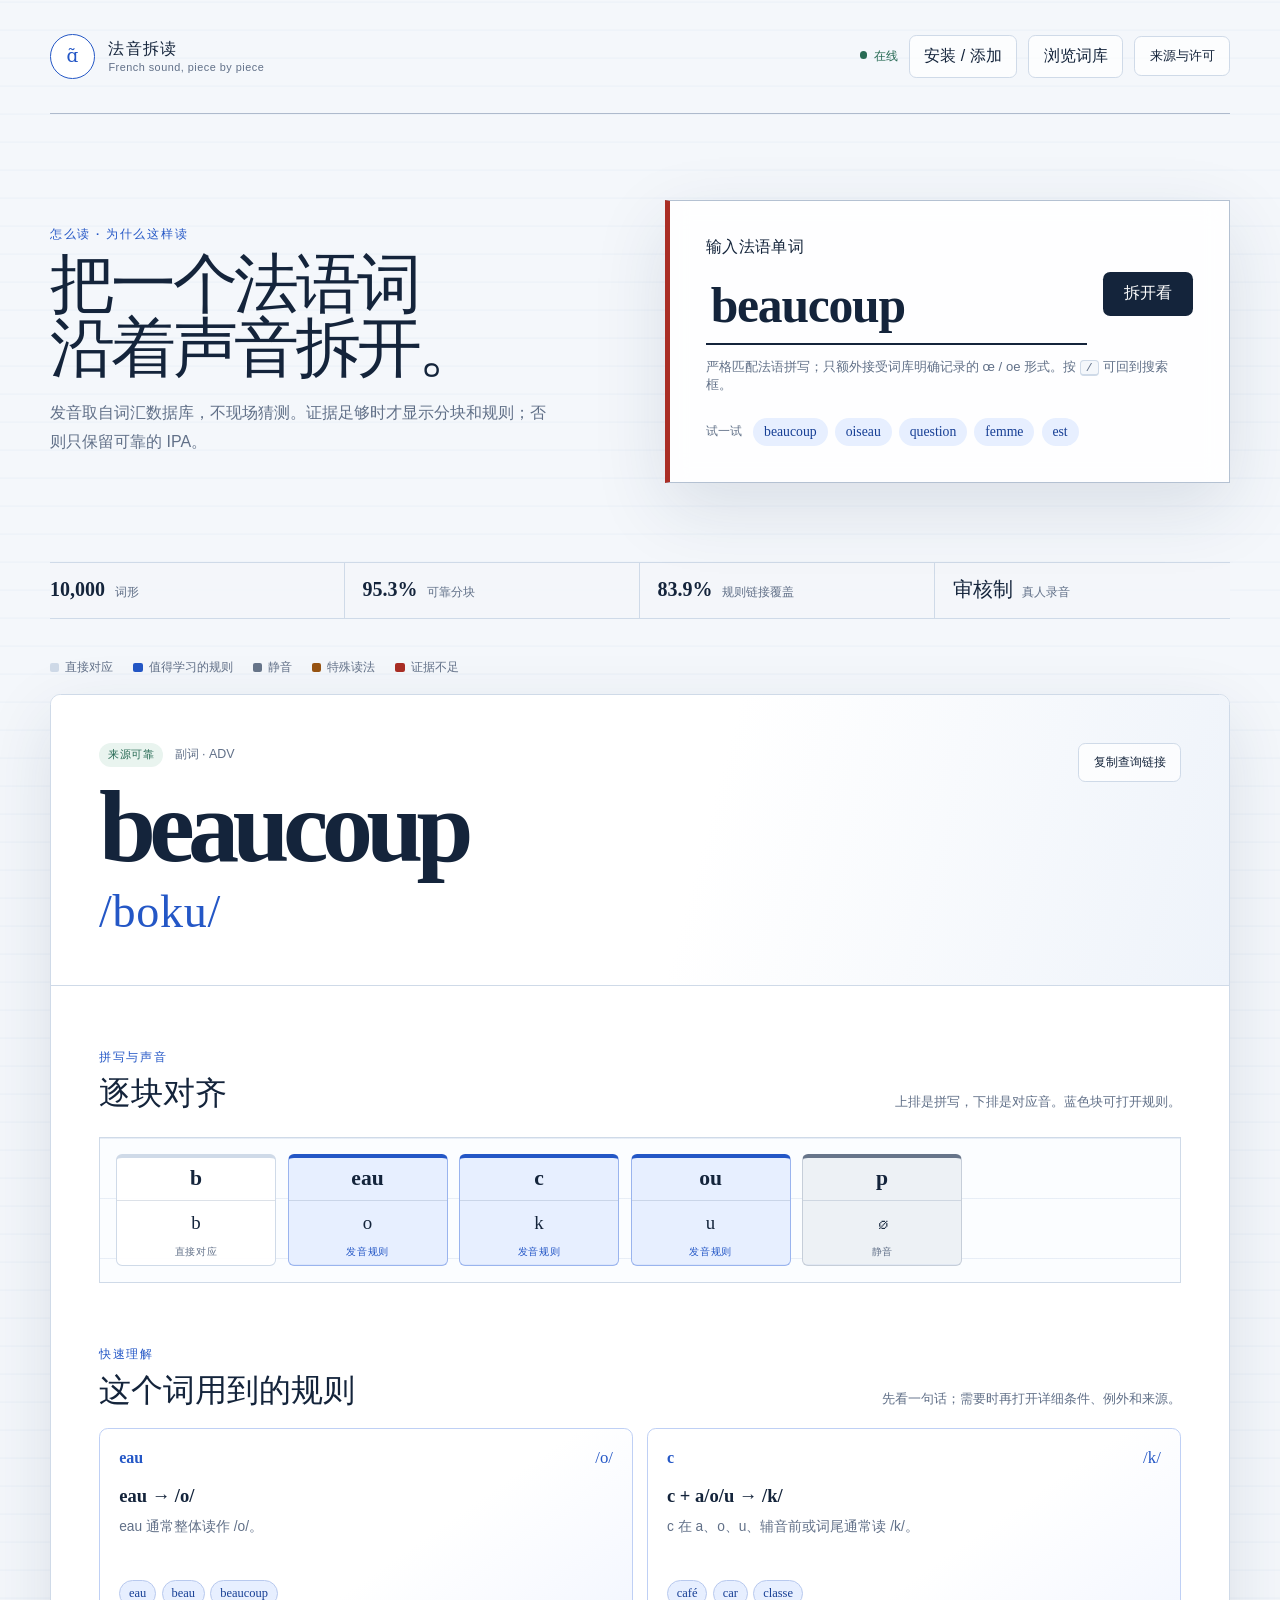
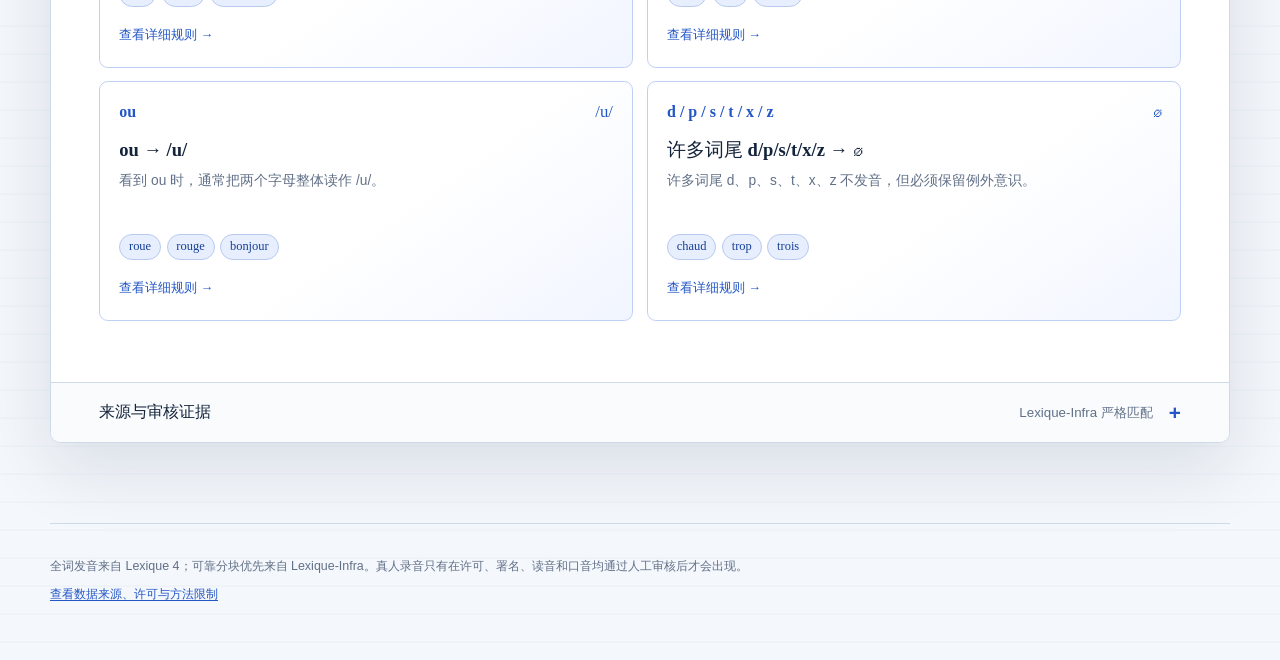
==== index.html @ c05f5224 "Publish French pronunciation PWA" ====
<!doctype html>
<html lang="zh-CN">
<head>
  <meta charset="utf-8">
  <meta name="viewport" content="width=device-width, initial-scale=1">
  <meta name="theme-color" content="#17335f">
  <meta name="description" content="查询现代法国标准法语的来源发音、IPA、拼写—声音分块与可靠发音规则。">
  <title>法音拆读</title>
  <link rel="manifest" href="manifest.webmanifest">
  <link rel="icon" href="icon.svg" type="image/svg+xml">
  <link rel="apple-touch-icon" href="icon-180.png">
  <link rel="stylesheet" href="style.css">
</head>
<body>
  <a class="skip-link" href="#result">跳到查询结果</a>

  <header class="site-header">
    <a class="brand" href="./" aria-label="法音拆读首页">
      <span class="brand-mark" aria-hidden="true">ɑ̃</span>
      <span><strong>法音拆读</strong><small>French sound, piece by piece</small></span>
    </a>
    <nav class="header-actions" aria-label="应用导航">
      <span class="offline-status" id="offline-status" aria-live="polite">检查离线能力</span>
      <button class="quiet-button" id="install-button" type="button">安装 / 添加</button>
      <button class="quiet-button" id="open-index" type="button">浏览词库</button>
      <a class="quiet-link" href="sources.html">来源与许可</a>
    </nav>
  </header>

  <main>
    <aside class="install-hint" id="install-hint" hidden aria-label="安装提示">
      <p>经常查词？可以添加到手机主屏幕，像应用一样打开。</p>
      <button type="button" id="install-hint-open">查看方法</button>
      <button type="button" id="install-hint-dismiss" aria-label="30 天内不再提醒">暂不提醒</button>
    </aside>
    <section class="lookup-hero" aria-labelledby="page-title">
      <div class="hero-copy">
        <p class="eyebrow">怎么读 · 为什么这样读</p>
        <h1 id="page-title">把一个法语词<br>沿着声音拆开。</h1>
        <p class="hero-note">发音取自词汇数据库，不现场猜测。证据足够时才显示分块和规则；否则只保留可靠的 IPA。</p>
      </div>

      <div class="lookup-panel">
        <form id="lookup-form" class="lookup-form" role="search">
          <label for="word-input">输入法语单词</label>
          <div class="search-line">
            <div class="combobox-shell">
              <input id="word-input" type="search" autocomplete="off" autocapitalize="none" spellcheck="false"
                placeholder="例如 beaucoup" aria-describedby="search-help" aria-autocomplete="list"
                aria-controls="search-suggestions" aria-expanded="false" role="combobox">
              <div id="search-suggestions" class="search-suggestions" role="listbox" hidden></div>
            </div>
            <button class="search-button" type="submit">拆开看</button>
          </div>
          <p id="search-help">严格匹配法语拼写；只额外接受词库明确记录的 œ / oe 形式。按 <kbd>/</kbd> 可回到搜索框。</p>
          <div class="sample-words" aria-label="示例词">
            <span>试一试</span>
            <button type="button" data-word="beaucoup">beaucoup</button>
            <button type="button" data-word="oiseau">oiseau</button>
            <button type="button" data-word="question">question</button>
            <button type="button" data-word="femme">femme</button>
            <button type="button" data-word="est">est</button>
          </div>
        </form>

        <section class="recent-queries" id="recent-queries" aria-labelledby="recent-title" hidden>
          <div class="recent-heading">
            <h2 id="recent-title">最近查询</h2>
            <button type="button" id="clear-recent">清除</button>
          </div>
          <div id="recent-list" class="recent-list"></div>
        </section>
      </div>
    </section>

    <section class="audit-strip" aria-label="正式词库摘要">
      <p><strong id="stat-pronunciation">—</strong><span>词形</span></p>
      <p><strong id="stat-alignment">—</strong><span>可靠分块</span></p>
      <p><strong id="stat-manual">—</strong><span>规则链接覆盖</span></p>
      <p><strong id="stat-audio">审核制</strong><span>真人录音</span></p>
    </section>

    <section class="legend" aria-label="片段状态说明">
      <span><i class="legend-dot simple"></i>直接对应</span>
      <span><i class="legend-dot rule"></i>值得学习的规则</span>
      <span><i class="legend-dot silent"></i>静音</span>
      <span><i class="legend-dot special"></i>特殊读法</span>
      <span><i class="legend-dot uncertain"></i>证据不足</span>
    </section>

    <section id="result" class="result-shell" aria-live="polite" aria-busy="true">
      <div class="loading-state"><span class="loading-mark" aria-hidden="true"></span><p>正在载入词库索引…</p></div>
    </section>
  </main>

  <footer>
    <p>全词发音来自 Lexique 4；可靠分块优先来自 Lexique-Infra。真人录音只有在许可、署名、读音和口音均通过人工审核后才会出现。</p>
    <p><a href="sources.html">查看数据来源、许可与方法限制</a></p>
  </footer>

  <dialog id="rule-dialog" class="sheet-dialog" aria-labelledby="rule-dialog-title">
    <div class="dialog-bar">
      <div><p class="eyebrow">详细规则</p><p id="rule-dialog-context" class="dialog-context">返回当前单词</p></div>
      <button type="button" class="rule-back-button" data-close-dialog><span aria-hidden="true">←</span> 返回 <strong id="rule-return-word" lang="fr">单词</strong></button>
    </div>
    <div id="rule-dialog-content"></div>
  </dialog>

  <dialog id="word-index-dialog" class="index-dialog" aria-labelledby="index-title">
    <div class="dialog-bar">
      <div><p class="eyebrow">正式 V1 词库</p><h2 id="index-title">浏览词形</h2></div>
      <button type="button" class="icon-button" data-close-dialog aria-label="关闭词库">×</button>
    </div>
    <label class="index-search-label" for="index-search">筛选词库</label>
    <input id="index-search" class="index-search" type="search" autocomplete="off" placeholder="输入字母筛选">
    <p id="index-count" class="index-count" aria-live="polite"></p>
    <div id="word-index-list" class="word-index-list"></div>
    <button type="button" id="index-more" class="index-more" hidden>显示更多</button>
  </dialog>

  <noscript>此查询页需要 JavaScript 读取本地词库数据。</noscript>
  <dialog id="install-dialog" class="sheet-dialog install-dialog" aria-labelledby="install-title">
    <div class="dialog-bar"><h2 id="install-title">添加到主屏幕</h2><button type="button" class="quiet-button" data-close-dialog>返回查询</button></div>
    <div class="install-content">
      <p id="install-platform-note"></p>
      <button class="search-button" id="native-install" type="button" hidden>安装法音拆读</button>
      <section><h3>iPhone / iPad</h3><p>用 Safari 打开本站，点分享按钮 →「添加到主屏幕」→「添加」。如果出现「作为网页 App 打开」，保持开启。</p></section>
      <section><h3>Android</h3><p>用 Chrome 打开本站，点右上角 ⋮ →「安装应用」或「添加到主屏幕」。不同版本的菜单名称可能略有不同。</p></section>
      <section><h3>电脑</h3><p>在 Edge / Chrome 中，可使用地址栏安装图标或浏览器菜单安装。也可以把网址加入收藏夹。</p></section>
      <section><h3>离线与更新</h3><p>首次联网打开后，请等待页面提示「完整词库可离线使用」。之后可离线搜索和查看规则。浏览器清理网站数据或系统回收存储后，需要重新联网缓存。真人音频不包含在离线缓存内。</p><p>联网重新打开即可检查新版本；更新下载期间请保持页面打开，完成后重新打开一次。</p></section>
      <p class="install-note">安装不是使用的前提。不安装也能正常查询；本提示关闭后 30 天内不再主动出现。</p>
    </div>
  </dialog>
  <script src="app.js?v=20260916-1"></script>
  <script src="install.js?v=20260916-1"></script>
</body>
</html>
---- style.css ----
:root {
  color-scheme: light;
  --paper: #f4f7fb;
  --paper-deep: #e9eff7;
  --surface: #ffffff;
  --ink: #14243b;
  --muted: #617088;
  --hairline: #cfdae8;
  --rule-blue: #2457c6;
  --rule-blue-soft: #e7efff;
  --silent: #67758a;
  --silent-soft: #edf1f5;
  --special: #985413;
  --special-soft: #fff0dc;
  --danger: #aa2e25;
  --danger-soft: #fff0ee;
  --success: #276a54;
  --shadow: 0 24px 70px rgba(28, 51, 85, 0.12);
  --display: "Iowan Old Style", "Palatino Linotype", "Songti SC", STSong, serif;
  --body: "Segoe UI", "Microsoft YaHei UI", "PingFang SC", sans-serif;
  --phonetic: "Charis SIL", "Doulos SIL", "Times New Roman", serif;
  font-family: var(--body);
  color: var(--ink);
  background: var(--paper);
  font-synthesis: none;
}

* { box-sizing: border-box; }

html { scroll-behavior: smooth; }

body {
  margin: 0;
  min-width: 320px;
  min-height: 100vh;
  background:
    linear-gradient(rgba(71, 116, 185, 0.055) 1px, transparent 1px) 0 7.1rem / 100% 1.75rem,
    var(--paper);
}

button, input { font: inherit; }
button { color: inherit; }
a { color: var(--rule-blue); text-underline-offset: 0.18em; }

button:focus-visible,
input:focus-visible,
a:focus-visible,
summary:focus-visible {
  outline: 3px solid rgba(36, 87, 198, 0.32);
  outline-offset: 3px;
}

.skip-link {
  position: fixed;
  z-index: 50;
  left: 1rem;
  top: 1rem;
  transform: translateY(-180%);
  padding: 0.7rem 1rem;
  border-radius: 0.4rem;
  background: var(--ink);
  color: white;
}
.skip-link:focus { transform: translateY(0); }

.site-header {
  width: min(1180px, calc(100% - 3rem));
  margin: 0 auto;
  min-height: 7.1rem;
  display: flex;
  align-items: center;
  justify-content: space-between;
  gap: 2rem;
  border-bottom: 1px solid rgba(93, 116, 148, 0.45);
}

.brand {
  display: inline-flex;
  align-items: center;
  gap: 0.85rem;
  color: var(--ink);
  text-decoration: none;
}

.brand-mark {
  width: 2.8rem;
  height: 2.8rem;
  display: grid;
  place-items: center;
  border: 1px solid var(--rule-blue);
  border-radius: 50%;
  font: 1.15rem/1 var(--phonetic);
  color: var(--rule-blue);
  background: var(--surface);
}

.brand strong { display: block; font: 700 1rem/1.2 var(--body); letter-spacing: 0.08em; }
.brand small { display: block; margin-top: 0.2rem; color: var(--muted); font: 0.68rem/1.2 var(--body); letter-spacing: 0.045em; }

.header-actions { display: flex; align-items: center; justify-content: flex-end; gap: 0.7rem; }
.offline-status { color: var(--success); font-size: 0.78rem; white-space: nowrap; }
.offline-status::before { content: ""; display: inline-block; width: 0.45rem; height: 0.45rem; margin-right: 0.4rem; border-radius: 50%; background: currentColor; vertical-align: 0.08rem; }
.offline-status.is-offline { color: var(--special); }

.quiet-button,
.copy-link,
.primary-inline {
  border: 1px solid var(--hairline);
  border-radius: 0.45rem;
  padding: 0.62rem 0.9rem;
  background: rgba(255, 255, 255, 0.74);
  cursor: pointer;
}
.quiet-button:hover, .copy-link:hover { border-color: var(--rule-blue); color: var(--rule-blue); }

main { width: min(1180px, calc(100% - 3rem)); margin: 0 auto; }

.lookup-hero {
  min-height: 28rem;
  display: grid;
  grid-template-columns: minmax(0, 1fr) minmax(32rem, 1.05fr);
  gap: clamp(3rem, 6vw, 5rem);
  align-items: center;
  padding: 4.6rem 0 4.1rem;
}

.eyebrow {
  margin: 0 0 0.7rem;
  color: var(--rule-blue);
  font-size: 0.72rem;
  font-weight: 760;
  letter-spacing: 0.15em;
  text-transform: uppercase;
}

h1, h2, h3, p { margin-top: 0; }

h1 {
  margin-bottom: 1.15rem;
  font: 700 clamp(2.7rem, 5.1vw, 4.6rem)/0.98 var(--display);
  letter-spacing: -0.055em;
}

.hero-note { max-width: 31rem; margin-bottom: 0; color: var(--muted); line-height: 1.78; }

.lookup-form {
  position: relative;
  padding: clamp(1.4rem, 3vw, 2.25rem);
  border: 1px solid rgba(79, 108, 150, 0.42);
  border-left: 0.33rem solid var(--danger);
  background: rgba(255, 255, 255, 0.88);
  box-shadow: var(--shadow);
  backdrop-filter: blur(12px);
}

.lookup-form > label {
  display: block;
  margin-bottom: 0.9rem;
  font-weight: 720;
  letter-spacing: 0.02em;
}

.search-line { display: grid; grid-template-columns: 1fr auto; align-items: stretch; }
.search-line input {
  width: 100%;
  min-width: 0;
  border: 0;
  border-bottom: 2px solid var(--ink);
  border-radius: 0;
  padding: 0.45rem 0.3rem 0.55rem;
  background: transparent;
  color: var(--ink);
  font: 700 clamp(1.8rem, 4vw, 3.1rem)/1.1 var(--display);
  letter-spacing: -0.025em;
}
.search-line input::placeholder { color: #9aa6b7; }
.search-line input:focus { border-color: var(--rule-blue); outline: none; }

.search-button {
  margin-left: 1rem;
  border: 0;
  border-radius: 0.45rem;
  padding: 0.7rem 1.3rem;
  background: var(--ink);
  color: white;
  font-weight: 740;
  cursor: pointer;
}
.search-button:hover { background: var(--rule-blue); }

#search-help { margin: 0.85rem 0 0; color: var(--muted); font-size: 0.82rem; }
kbd { border: 1px solid var(--hairline); border-bottom-width: 2px; border-radius: 0.25rem; padding: 0 0.32rem; background: var(--paper); font-size: 0.72rem; }

.sample-words { display: flex; flex-wrap: wrap; align-items: center; gap: 0.45rem; margin-top: 1.45rem; }
.sample-words span { margin-right: 0.25rem; color: var(--muted); font-size: 0.78rem; }
.sample-words button,
.example-list button {
  border: 0;
  border-radius: 999px;
  padding: 0.38rem 0.68rem;
  background: var(--rule-blue-soft);
  color: #173f95;
  font: 0.86rem/1.2 var(--display);
  cursor: pointer;
}
.sample-words button:hover, .example-list button:hover { background: var(--rule-blue); color: white; }

.audit-strip {
  display: grid;
  grid-template-columns: repeat(4, 1fr);
  margin-bottom: 2.5rem;
  border-block: 1px solid var(--hairline);
  background: rgba(244, 247, 251, 0.82);
}
.audit-strip p { display: flex; align-items: baseline; gap: 0.6rem; margin: 0; padding: 1.05rem 1.1rem; border-right: 1px solid var(--hairline); }
.audit-strip p:first-child { padding-left: 0; }
.audit-strip p:last-child { border-right: 0; }
.audit-strip strong { font: 700 1.25rem/1 var(--phonetic); }
.audit-strip span { color: var(--muted); font-size: 0.78rem; }

.legend { display: flex; flex-wrap: wrap; gap: 0.8rem 1.25rem; margin-bottom: 1.1rem; color: var(--muted); font-size: 0.78rem; }
.legend span { display: inline-flex; align-items: center; gap: 0.38rem; }
.legend-dot { width: 0.58rem; height: 0.58rem; border-radius: 0.13rem; background: var(--hairline); }
.legend-dot.rule { background: var(--rule-blue); }
.legend-dot.silent { background: var(--silent); }
.legend-dot.special { background: var(--special); }
.legend-dot.uncertain { background: var(--danger); }

.result-shell { scroll-margin-top: 1.5rem; min-height: 26rem; padding-bottom: 5rem; }
.loading-state { min-height: 22rem; display: grid; place-items: center; align-content: center; color: var(--muted); }
.loading-mark { width: 2.2rem; height: 2.2rem; margin-bottom: 1rem; border: 2px solid var(--hairline); border-top-color: var(--rule-blue); border-radius: 50%; animation: spin 0.9s linear infinite; }

.word-card,
.empty-card {
  border: 1px solid var(--hairline);
  border-radius: 0.65rem;
  background: var(--surface);
  box-shadow: var(--shadow);
  overflow: hidden;
}

.result-enter { animation: enter 340ms cubic-bezier(0.22, 1, 0.36, 1) both; }

.word-heading {
  display: flex;
  align-items: flex-start;
  justify-content: space-between;
  gap: 2rem;
  padding: clamp(1.6rem, 4vw, 3rem);
  border-bottom: 1px solid var(--hairline);
  background: linear-gradient(105deg, #ffffff 55%, #eef3fa);
}
.word-meta { display: flex; align-items: center; gap: 0.7rem; margin-bottom: 0.8rem; color: var(--muted); font-size: 0.78rem; }
.word-heading h2, .empty-word {
  margin: 0;
  font: 700 clamp(3.2rem, 8vw, 7.2rem)/0.92 var(--display);
  letter-spacing: -0.065em;
}
.ipa { margin: 0.8rem 0 0; color: var(--rule-blue); font: 400 clamp(1.7rem, 3.6vw, 3rem)/1.1 var(--phonetic); letter-spacing: 0.015em; }

.word-status { display: inline-flex; align-items: center; border-radius: 999px; padding: 0.28rem 0.58rem; background: #e9f4ef; color: var(--success); font-size: 0.7rem; font-weight: 760; letter-spacing: 0.04em; }
.word-status.uncertain { background: var(--danger-soft); color: var(--danger); }
.word-status.not_found { background: var(--silent-soft); color: var(--silent); }

.copy-link { flex: 0 0 auto; font-size: 0.78rem; }

.pronunciation-tabs { display: flex; gap: 0; padding: 1.2rem clamp(1.6rem, 4vw, 3rem) 0; overflow-x: auto; }
.pronunciation-tabs button { min-width: 8rem; border: 0; border-bottom: 2px solid var(--hairline); padding: 0.7rem 1.1rem; background: transparent; color: var(--muted); cursor: pointer; }
.pronunciation-tabs button[aria-selected="true"] { border-color: var(--rule-blue); color: var(--ink); background: var(--rule-blue-soft); }
.pronunciation-tabs span { display: block; font: 1.15rem var(--phonetic); }
.pronunciation-tabs small { font-size: 0.68rem; }

.data-warning { display: flex; flex-direction: column; gap: 0.35rem; margin: 1.5rem clamp(1.6rem, 4vw, 3rem) 0; border-left: 0.28rem solid var(--danger); padding: 0.9rem 1rem; background: var(--danger-soft); color: #74251f; line-height: 1.55; }
.data-warning span { font-size: 0.83rem; }

.alignment-section { padding: clamp(2rem, 5vw, 4rem) clamp(1.6rem, 4vw, 3rem); }
.section-heading { display: flex; align-items: end; justify-content: space-between; gap: 2rem; margin-bottom: 1.6rem; }
.section-heading h3 { margin: 0; font: 700 clamp(1.45rem, 2.5vw, 2rem)/1.1 var(--display); }
.section-heading > p { max-width: 29rem; margin: 0; color: var(--muted); font-size: 0.82rem; line-height: 1.6; text-align: right; }

.segments {
  display: flex;
  flex-wrap: wrap;
  align-items: stretch;
  gap: 0.72rem;
  padding: 1rem;
  border: 1px solid var(--hairline);
  background:
    linear-gradient(rgba(64, 107, 173, 0.1) 1px, transparent 1px) 0 3.75rem / 100% 3.75rem,
    #fbfdff;
}

.segment {
  position: relative;
  flex: 1 1 5.5rem;
  min-width: 5.2rem;
  max-width: 10rem;
  display: grid;
  grid-template-rows: 2.7rem 2.7rem auto;
  place-items: center;
  border: 1px solid var(--hairline);
  border-top: 0.25rem solid var(--hairline);
  border-radius: 0.38rem;
  padding: 0;
  background: rgba(255, 255, 255, 0.96);
  text-align: center;
  overflow: hidden;
}
button.segment { appearance: none; cursor: pointer; }
.segment:hover { transform: translateY(-1px); }
.segment.rule { border-color: #9ab4ee; border-top-color: var(--rule-blue); background: var(--rule-blue-soft); }
.segment.silent { border-color: #c6ced9; border-top-color: var(--silent); background: var(--silent-soft); }
.segment.special { border-color: #eccb9d; border-top-color: var(--special); background: var(--special-soft); }
.segment.uncertain { border-color: #efb3ae; border-top-color: var(--danger); background: var(--danger-soft); }
.grapheme { align-self: stretch; width: 100%; display: grid; place-items: center; border-bottom: 1px solid rgba(108, 130, 160, 0.24); font: 700 1.35rem/1 var(--display); }
.phoneme { font: 1.18rem/1 var(--phonetic); }
.segment-status { margin-bottom: 0.42rem; color: var(--muted); font-size: 0.62rem; font-weight: 700; letter-spacing: 0.055em; }
.segment.rule .segment-status { color: var(--rule-blue); }
.segment.special .segment-status { color: var(--special); }
.segment.uncertain .segment-status { color: var(--danger); }
.rule-cue { position: absolute; inset: auto 0 0; transform: translateY(100%); padding: 0.28rem; background: var(--rule-blue); color: white; font-size: 0.62rem; transition: transform 160ms ease; }
.segment.rule:hover .rule-cue, .segment.rule:focus-visible .rule-cue, .segment.silent:hover .rule-cue, .segment.silent:focus-visible .rule-cue { transform: translateY(0); }

.audio-block { margin: 0 clamp(1.6rem, 4vw, 3rem) 2rem; padding: 1rem; border: 1px solid var(--hairline); background: var(--paper); }
.audio-block audio { width: 100%; }
.audio-block p { margin: 0.5rem 0 0; color: var(--muted); font-size: 0.75rem; }

.quick-rules { padding: 0 clamp(1.6rem, 4vw, 3rem) clamp(2.2rem, 5vw, 3.8rem); }
.quick-rules-heading { margin-bottom: 1.2rem; }
.quick-rule-grid { display: grid; grid-template-columns: repeat(2, minmax(0, 1fr)); gap: 0.85rem; }
.quick-rule-card { position: relative; min-height: 15rem; display: flex; flex-direction: column; border: 1px solid #bfd0f5; border-radius: 0.55rem; padding: 1.2rem; background: linear-gradient(145deg, #fff 55%, #f1f5ff); }
.quick-rule-symbol { display: flex; align-items: baseline; justify-content: space-between; gap: 1rem; margin-bottom: 1rem; color: var(--rule-blue); }
.quick-rule-symbol span { max-width: 72%; font: 700 1rem/1.2 var(--display); }
.quick-rule-symbol strong { font: 400 1.05rem/1.2 var(--phonetic); }
.quick-rule-card h4 { margin: 0 0 0.55rem; font: 700 1.16rem/1.25 var(--display); }
.quick-rule-card > p { margin-bottom: 1rem; color: var(--muted); font-size: 0.86rem; line-height: 1.65; }
.quick-rule-examples { display: flex; flex-wrap: wrap; gap: 0.35rem; margin-top: auto; }
.rule-example { border: 1px solid #b8c9ee; border-radius: 999px; padding: 0.45rem 0.72rem; background: var(--rule-blue-soft); color: #173f95; font: 0.92rem/1.2 var(--display); text-decoration: none; }
button.rule-example { cursor: pointer; }
button.rule-example:hover { border-color: var(--rule-blue); background: var(--rule-blue); color: white; }
.rule-example.is-static { border-color: var(--hairline); background: var(--paper); color: var(--muted); }
.rule-example.compact { padding: 0.3rem 0.55rem; font-size: 0.78rem; }
.rule-detail-link { align-self: flex-start; margin-top: 1rem; border: 0; padding: 0.25rem 0; background: transparent; color: var(--rule-blue); font-size: 0.8rem; font-weight: 740; cursor: pointer; }
.rule-detail-link span { display: inline-block; transition: transform 150ms ease; }
.rule-detail-link:hover span { transform: translateX(0.2rem); }

.evidence { border-top: 1px solid var(--hairline); background: #f9fbfd; }
.evidence > summary { display: flex; align-items: center; justify-content: space-between; gap: 1rem; padding: 1.1rem clamp(1.6rem, 4vw, 3rem); cursor: pointer; font-weight: 720; list-style: none; }
.evidence > summary::-webkit-details-marker { display: none; }
.evidence > summary::after { content: "+"; color: var(--rule-blue); font-size: 1.3rem; }
.evidence[open] > summary::after { content: "−"; }
.evidence > summary small { margin-left: auto; color: var(--muted); font-weight: 400; }
.evidence-body { padding: 0 clamp(1.6rem, 4vw, 3rem) 2rem; }
.evidence dl { margin: 0; }
.evidence dl > div { display: grid; grid-template-columns: 8rem 1fr; gap: 1rem; padding: 0.85rem 0; border-top: 1px solid var(--hairline); }
.evidence dt { color: var(--muted); font-size: 0.78rem; }
.evidence dd { margin: 0; font-size: 0.82rem; line-height: 1.6; }
code { border-radius: 0.22rem; padding: 0.12rem 0.32rem; background: var(--paper-deep); font-family: Consolas, monospace; }
.debug { margin-top: 1rem; }
.debug summary { cursor: pointer; color: var(--muted); font-size: 0.78rem; }
pre { max-height: 24rem; overflow: auto; white-space: pre-wrap; word-break: break-word; padding: 1rem; background: #111e30; color: #dce8fa; font: 0.72rem/1.55 Consolas, monospace; }

.empty-card { padding: clamp(2rem, 7vw, 5.5rem); text-align: center; }
.empty-card .empty-word { margin: 1.4rem 0 1rem; color: var(--silent); }
.empty-card h2 { margin-bottom: 0.7rem; font: 700 1.8rem/1.2 var(--display); }
.empty-card > p:not(.empty-word) { max-width: 38rem; margin-inline: auto; color: var(--muted); line-height: 1.7; }
.empty-card details { max-width: 38rem; margin: 1.4rem auto 0; color: var(--muted); }
.empty-card summary { cursor: pointer; }
.primary-inline { margin-top: 0.7rem; border-color: var(--ink); background: var(--ink); color: white; }

footer { width: min(1180px, calc(100% - 3rem)); margin: 0 auto; padding: 2rem 0 3rem; border-top: 1px solid var(--hairline); color: var(--muted); font-size: 0.78rem; line-height: 1.65; }
footer p { max-width: 60rem; margin-bottom: 0.45rem; }

dialog {
  width: min(42rem, calc(100% - 2rem));
  max-height: min(44rem, calc(100vh - 2rem));
  border: 1px solid var(--hairline);
  border-radius: 0.65rem;
  padding: 0;
  color: var(--ink);
  background: var(--surface);
  box-shadow: 0 28px 90px rgba(8, 24, 47, 0.28);
}
dialog::backdrop { background: rgba(13, 29, 51, 0.52); backdrop-filter: blur(3px); }
.dialog-bar { position: sticky; z-index: 2; top: 0; display: flex; align-items: center; justify-content: space-between; gap: 1rem; padding: 1.2rem 1.4rem; border-bottom: 1px solid var(--hairline); background: rgba(255, 255, 255, 0.96); }
.dialog-bar p, .dialog-bar h2 { margin: 0; }
.dialog-bar h2 { font: 700 1.6rem/1.1 var(--display); }
.icon-button { width: 2.2rem; height: 2.2rem; display: grid; place-items: center; border: 1px solid var(--hairline); border-radius: 50%; background: white; color: var(--muted); font-size: 1.25rem; cursor: pointer; }
.sheet-dialog { width: min(46rem, calc(100% - 2rem)); height: 100dvh; max-height: 100dvh; margin: 0 0 0 auto; border-block: 0; border-right: 0; border-radius: 0.8rem 0 0 0.8rem; }
.sheet-dialog[open] { animation: drawer-in 240ms cubic-bezier(0.22, 1, 0.36, 1) both; }
.dialog-context { margin-top: 0.2rem !important; color: var(--muted); font-size: 0.72rem; }
.rule-back-button { display: inline-flex; align-items: center; gap: 0.35rem; border: 1px solid var(--hairline); border-radius: 999px; padding: 0.55rem 0.8rem; background: white; color: var(--muted); font-size: 0.78rem; cursor: pointer; }
.rule-back-button strong { max-width: 9rem; overflow: hidden; color: var(--ink); text-overflow: ellipsis; white-space: nowrap; }
#rule-dialog-content { padding: 0 2rem 2.5rem; }
.rule-detail-heading { padding: 2rem 0 0.2rem; }
.rule-detail-symbol { display: grid; grid-template-columns: minmax(0, 1fr) auto minmax(5rem, auto); align-items: center; gap: 0.8rem; margin-bottom: 1.15rem; border-block: 1px solid var(--hairline); padding: 0.8rem 0; color: var(--rule-blue); }
.rule-detail-symbol span { overflow-wrap: anywhere; font: 700 1.05rem/1.25 var(--display); }
.rule-detail-symbol i { color: #8aa1c4; font-style: normal; }
.rule-detail-symbol strong { text-align: right; font: 400 1.35rem/1.2 var(--phonetic); }
#rule-dialog-content h2 { margin: 0; font: 700 clamp(2rem, 5vw, 3.15rem)/1.08 var(--display); letter-spacing: -0.035em; }
.rule-id { margin: 0.7rem 0 1.4rem; color: var(--muted); font: 0.68rem Consolas, monospace; }
.rule-core { border-left: 0.27rem solid var(--rule-blue); padding: 1rem 1.05rem; background: var(--rule-blue-soft); font-size: 1.04rem; font-weight: 650; line-height: 1.7; }
.rule-detail-section { margin-top: 1.8rem; }
.rule-detail-section h3 { margin-bottom: 0.72rem; font: 700 1rem var(--body); }
.rule-detail-section ul { margin: 0; padding-left: 1.2rem; color: var(--muted); line-height: 1.7; }
.rule-detail-section li + li { margin-top: 0.35rem; }
.rule-learner-explanation p { margin-bottom: 0.65rem; color: var(--muted); line-height: 1.75; }
.rule-conditions, .rule-non-applications, .rule-exceptions { border-left: 2px solid var(--hairline); padding-left: 1rem; }
.rule-conditions { border-left-color: var(--rule-blue); }
.rule-non-applications { border-left-color: var(--silent); }
.rule-exceptions { border-left-color: var(--special); }
.example-list { display: flex; flex-wrap: wrap; gap: 0.5rem; }
.example-hint { margin: 0.65rem 0 0; color: var(--muted); font-size: 0.72rem; }
.related-rule-list { display: grid; gap: 0.55rem; }
.related-rule-list button { display: flex; flex-direction: column; align-items: flex-start; gap: 0.3rem; border: 1px solid var(--hairline); border-radius: 0.45rem; padding: 0.75rem 0.85rem; background: #fbfdff; text-align: left; cursor: pointer; }
.related-rule-list button:hover { border-color: var(--rule-blue); background: var(--rule-blue-soft); }
.related-rule-list span { color: var(--rule-blue); font-weight: 720; }
.related-rule-list small { color: var(--muted); line-height: 1.5; }
.rule-sources { margin-top: 2.2rem; border-top: 1px solid var(--hairline); color: var(--muted); }
.rule-sources > summary { display: flex; align-items: center; justify-content: space-between; padding: 1rem 0; cursor: pointer; font-size: 0.78rem; font-weight: 700; }
.rule-sources > summary span { min-width: 1.4rem; border-radius: 999px; padding: 0.1rem 0.4rem; background: var(--paper-deep); text-align: center; }
.rule-source-list { display: grid; gap: 0.7rem; padding-bottom: 0.5rem; }
.rule-source-list article { border-left: 2px solid var(--hairline); padding-left: 0.8rem; }
.rule-source-list h4 { margin: 0 0 0.25rem; font-size: 0.8rem; }
.rule-source-list p { margin: 0 0 0.25rem; font-size: 0.74rem; }
.rule-source-list small { display: block; line-height: 1.55; }
.rule-bottom-back { width: 100%; margin-top: 1.8rem; border: 1px solid var(--ink); border-radius: 0.45rem; padding: 0.8rem 1rem; background: var(--ink); color: white; font-weight: 720; cursor: pointer; }

.index-dialog { width: min(58rem, calc(100% - 2rem)); }
.index-search-label { display: block; margin: 1.2rem 1.4rem 0.45rem; color: var(--muted); font-size: 0.75rem; }
.index-search { width: calc(100% - 2.8rem); margin: 0 1.4rem 1.2rem; border: 1px solid var(--hairline); border-radius: 0.4rem; padding: 0.8rem 0.9rem; background: var(--paper); }
.word-index-list { display: grid; grid-template-columns: repeat(4, 1fr); gap: 0.55rem; padding: 0 1.4rem 1.6rem; }
.word-index-list > button { display: flex; align-items: center; justify-content: space-between; gap: 0.45rem; border: 1px solid var(--hairline); border-radius: 0.35rem; padding: 0.7rem; background: white; cursor: pointer; text-align: left; }
.word-index-list > button:hover { border-color: var(--rule-blue); background: var(--rule-blue-soft); }
.word-index-list > button > span:first-child { overflow: hidden; text-overflow: ellipsis; font: 1rem var(--display); }
.word-index-list .word-status { flex: 0 0 auto; width: 0.52rem; height: 0.52rem; overflow: hidden; padding: 0; color: transparent; }
.index-empty { grid-column: 1 / -1; color: var(--muted); }

noscript { display: block; padding: 1rem; background: var(--danger-soft); color: var(--danger); text-align: center; }

@keyframes spin { to { transform: rotate(360deg); } }
@keyframes enter { from { opacity: 0; transform: translateY(0.7rem); } to { opacity: 1; transform: none; } }
@keyframes drawer-in { from { opacity: 0; transform: translateX(1.5rem); } to { opacity: 1; transform: none; } }

@media (max-width: 860px) {
  .lookup-hero { grid-template-columns: 1fr; gap: 2.2rem; padding-top: 3.2rem; }
  .hero-copy { max-width: 42rem; }
  .audit-strip { grid-template-columns: repeat(2, 1fr); }
  .audit-strip p:nth-child(2) { border-right: 0; }
  .audit-strip p:first-child { padding-left: 1.1rem; }
  .audit-strip p:nth-child(-n+2) { border-bottom: 1px solid var(--hairline); }
  .word-index-list { grid-template-columns: repeat(3, 1fr); }
  .quick-rule-grid { grid-template-columns: 1fr; }
}

@media (max-width: 620px) {
  body { background-size: 100% 1.55rem; }
  .site-header, main, footer { width: min(100% - 1.5rem, 1180px); }
  .site-header { min-height: 5.4rem; }
  .brand small { display: none; }
  .quiet-button { padding: 0.5rem 0.65rem; font-size: 0.75rem; }
  .lookup-hero { min-height: 0; padding: 2.8rem 0 2.4rem; }
  h1 { font-size: clamp(2.55rem, 13vw, 4.2rem); }
  .lookup-form { padding: 1.25rem; }
  .search-line { grid-template-columns: 1fr; }
  .search-line input { font-size: 2rem; }
  .search-button { margin: 0.9rem 0 0; padding: 0.75rem; }
  .sample-words button:nth-of-type(n+4) { display: none; }
  .audit-strip p { flex-direction: column; gap: 0.25rem; align-items: flex-start; }
  .legend { gap: 0.65rem 0.9rem; }
  .word-heading { flex-direction: column; gap: 1.3rem; }
  .word-heading h2, .empty-word { font-size: clamp(3rem, 18vw, 5.6rem); }
  .copy-link { align-self: flex-end; }
  .section-heading { align-items: flex-start; flex-direction: column; gap: 0.7rem; }
  .section-heading > p { text-align: left; }
  .segments { padding: 0.65rem; gap: 0.5rem; }
  .segment { flex-basis: 4.6rem; min-width: 4.6rem; }
  .evidence > summary { align-items: flex-start; flex-wrap: wrap; }
  .evidence > summary small { order: 3; width: 100%; margin: 0; }
  .evidence dl > div { grid-template-columns: 1fr; gap: 0.3rem; }
  .word-index-list { grid-template-columns: repeat(2, 1fr); }
  .quick-rule-card { min-height: 0; }
  .sheet-dialog { width: 100%; max-width: none; border: 0; border-radius: 0; }
  .sheet-dialog .dialog-bar { padding: 1rem; }
  #rule-dialog-content { padding-inline: 1.1rem; }
  .rule-back-button strong { max-width: 6rem; }
}

@media (prefers-reduced-motion: reduce) {
  *, *::before, *::after { scroll-behavior: auto !important; animation-duration: 0.01ms !important; animation-iteration-count: 1 !important; transition-duration: 0.01ms !important; }
}

/* V1: sharded search, recent queries, offline state and source disclosure. */
.quiet-link {
  border: 1px solid var(--hairline);
  border-radius: 0.45rem;
  padding: 0.62rem 0.9rem;
  background: rgba(255, 255, 255, 0.74);
  color: var(--ink);
  font-size: 0.82rem;
  text-decoration: none;
  white-space: nowrap;
}
.quiet-link:hover { border-color: var(--rule-blue); color: var(--rule-blue); }
.offline-status.is-preparing { color: var(--rule-blue); }
.lookup-panel { min-width: 0; }
.search-line { grid-template-columns: minmax(0, 1fr) auto; align-items: start; }
.combobox-shell { position: relative; min-width: 0; }
.search-suggestions {
  position: absolute;
  z-index: 12;
  inset: calc(100% + 0.45rem) 0 auto;
  max-height: 20rem;
  overflow-y: auto;
  border: 1px solid var(--hairline);
  border-radius: 0.45rem;
  padding: 0.3rem;
  background: var(--surface);
  box-shadow: 0 18px 42px rgba(20, 36, 59, 0.16);
}
.search-suggestions[hidden] { display: none; }
.search-suggestions button {
  width: 100%;
  min-height: 2.8rem;
  display: flex;
  align-items: baseline;
  justify-content: space-between;
  gap: 1rem;
  border: 0;
  border-radius: 0.28rem;
  padding: 0.62rem 0.7rem;
  background: transparent;
  text-align: left;
  cursor: pointer;
}
.search-suggestions button:hover,
.search-suggestions button[aria-selected="true"] { background: var(--rule-blue-soft); color: var(--rule-blue); }
.search-suggestions button span { font: 700 1.05rem/1.2 var(--display); }
.search-suggestions button small { color: var(--muted); font: 0.83rem/1.2 var(--phonetic); }
.recent-queries {
  margin-top: 0.65rem;
  border: 1px solid var(--hairline);
  border-top: 0;
  padding: 0.9rem 1.15rem 1rem;
  background: rgba(255, 255, 255, 0.62);
}
.recent-heading { display: flex; align-items: center; justify-content: space-between; gap: 1rem; }
.recent-heading h2 { margin: 0; color: var(--muted); font: 700 0.72rem/1.2 var(--body); letter-spacing: 0.08em; }
.recent-heading button { border: 0; padding: 0.25rem; background: transparent; color: var(--muted); font-size: 0.72rem; cursor: pointer; }
.recent-heading button:hover { color: var(--danger); }
.recent-list { display: flex; flex-wrap: wrap; gap: 0.38rem; margin-top: 0.65rem; }
.recent-list button { min-height: 2.15rem; border: 1px solid var(--hairline); border-radius: 999px; padding: 0.35rem 0.65rem; background: white; color: var(--ink); font: 0.84rem/1.2 var(--display); cursor: pointer; }
.recent-list button:hover { border-color: var(--rule-blue); color: var(--rule-blue); }
.word-status.source_conflict { background: var(--danger-soft); color: var(--danger); }
.word-status.special { background: var(--special-soft); color: var(--special); }
.data-warning.conflict { border-left-color: var(--special); background: var(--special-soft); color: #6f491f; }
.index-count { margin: -0.55rem 1.4rem 1rem; color: var(--muted); font-size: 0.72rem; }
.word-index-list > button small { flex: 0 0 auto; color: var(--muted); font: 0.76rem/1.2 var(--phonetic); }
.word-index-list .word-status { width: auto; height: auto; color: inherit; }
.index-more { display: block; width: calc(100% - 2.8rem); min-height: 2.8rem; margin: 0 1.4rem 1.5rem; border: 1px solid var(--hairline); border-radius: 0.4rem; background: var(--paper); color: var(--rule-blue); font-weight: 700; cursor: pointer; }
.index-more[hidden] { display: none; }

.document-main { width: min(860px, calc(100% - 3rem)); margin: 0 auto; padding: clamp(3rem, 7vw, 6rem) 0; }
.document-hero { max-width: 46rem; margin-bottom: 3.6rem; }
.document-hero h1 { margin-bottom: 1.3rem; }
.document-lead { color: var(--muted); font-size: 1.04rem; line-height: 1.8; }
.source-card { margin-top: 1rem; border: 1px solid var(--hairline); border-left: 0.28rem solid var(--rule-blue); padding: clamp(1.25rem, 4vw, 2rem); background: var(--surface); }
.source-card h2 { margin-bottom: 0.45rem; font: 700 1.5rem/1.2 var(--display); }
.source-role { color: var(--rule-blue); font-size: 0.76rem; font-weight: 750; letter-spacing: 0.06em; }
.source-card p, .source-card li { color: var(--muted); line-height: 1.72; }
.source-card dl { margin: 1.2rem 0 0; }
.source-card dl > div { display: grid; grid-template-columns: 8rem 1fr; gap: 1rem; padding: 0.62rem 0; border-top: 1px solid var(--hairline); }
.source-card dt { color: var(--muted); font-size: 0.78rem; }
.source-card dd { margin: 0; overflow-wrap: anywhere; font-size: 0.84rem; line-height: 1.6; }
.method-note { margin-top: 2.5rem; border-block: 1px solid var(--hairline); padding: 1.5rem 0; }
.method-note h2 { font: 700 1.2rem/1.25 var(--display); }
.method-note p, .method-note li { color: var(--muted); line-height: 1.75; }
.back-home { display: inline-flex; align-items: center; min-height: 2.75rem; margin-top: 2rem; border: 1px solid var(--ink); border-radius: 0.4rem; padding: 0 1rem; background: var(--ink); color: white; font-weight: 700; text-decoration: none; }

@media (max-width: 620px) {
  .search-line { grid-template-columns: 1fr; }
  .search-suggestions { max-height: 15rem; }
  .quiet-link { display: none; }
  .source-card dl > div { grid-template-columns: 1fr; gap: 0.25rem; }
}

/* Optional installation help: never interrupts a query. */
.install-hint { display: flex; align-items: center; flex-wrap: wrap; gap: .7rem; border: 1px solid var(--hairline); background: var(--surface); padding: .8rem 1rem; margin-top: 1rem; font-size: .85rem; }
.install-hint[hidden], #native-install[hidden] { display: none; }
.install-hint p { flex: 1 1 18rem; margin: 0; }
.install-hint button { min-height: 2.75rem; border: 0; background: transparent; color: var(--rule-blue); cursor: pointer; }
.install-content { padding: 1.4rem; line-height: 1.75; }
.install-content section { margin-block: 1.7rem; }
.install-content h3 { margin-bottom: .4rem; }
.install-note { color: var(--muted); font-size: .85rem; }
@media (max-width: 620px) {
  .site-header { flex-wrap: wrap; gap: .6rem; padding-block: 1rem; }
  .header-actions { flex-wrap: wrap; justify-content: flex-end; }
  .offline-status { display: block; order: 3; flex-basis: 100%; font-size: .72rem; }
  #install-button { display: inline-block; }
  .install-dialog { height: 100dvh; max-height: 100dvh; margin: 0; }
}
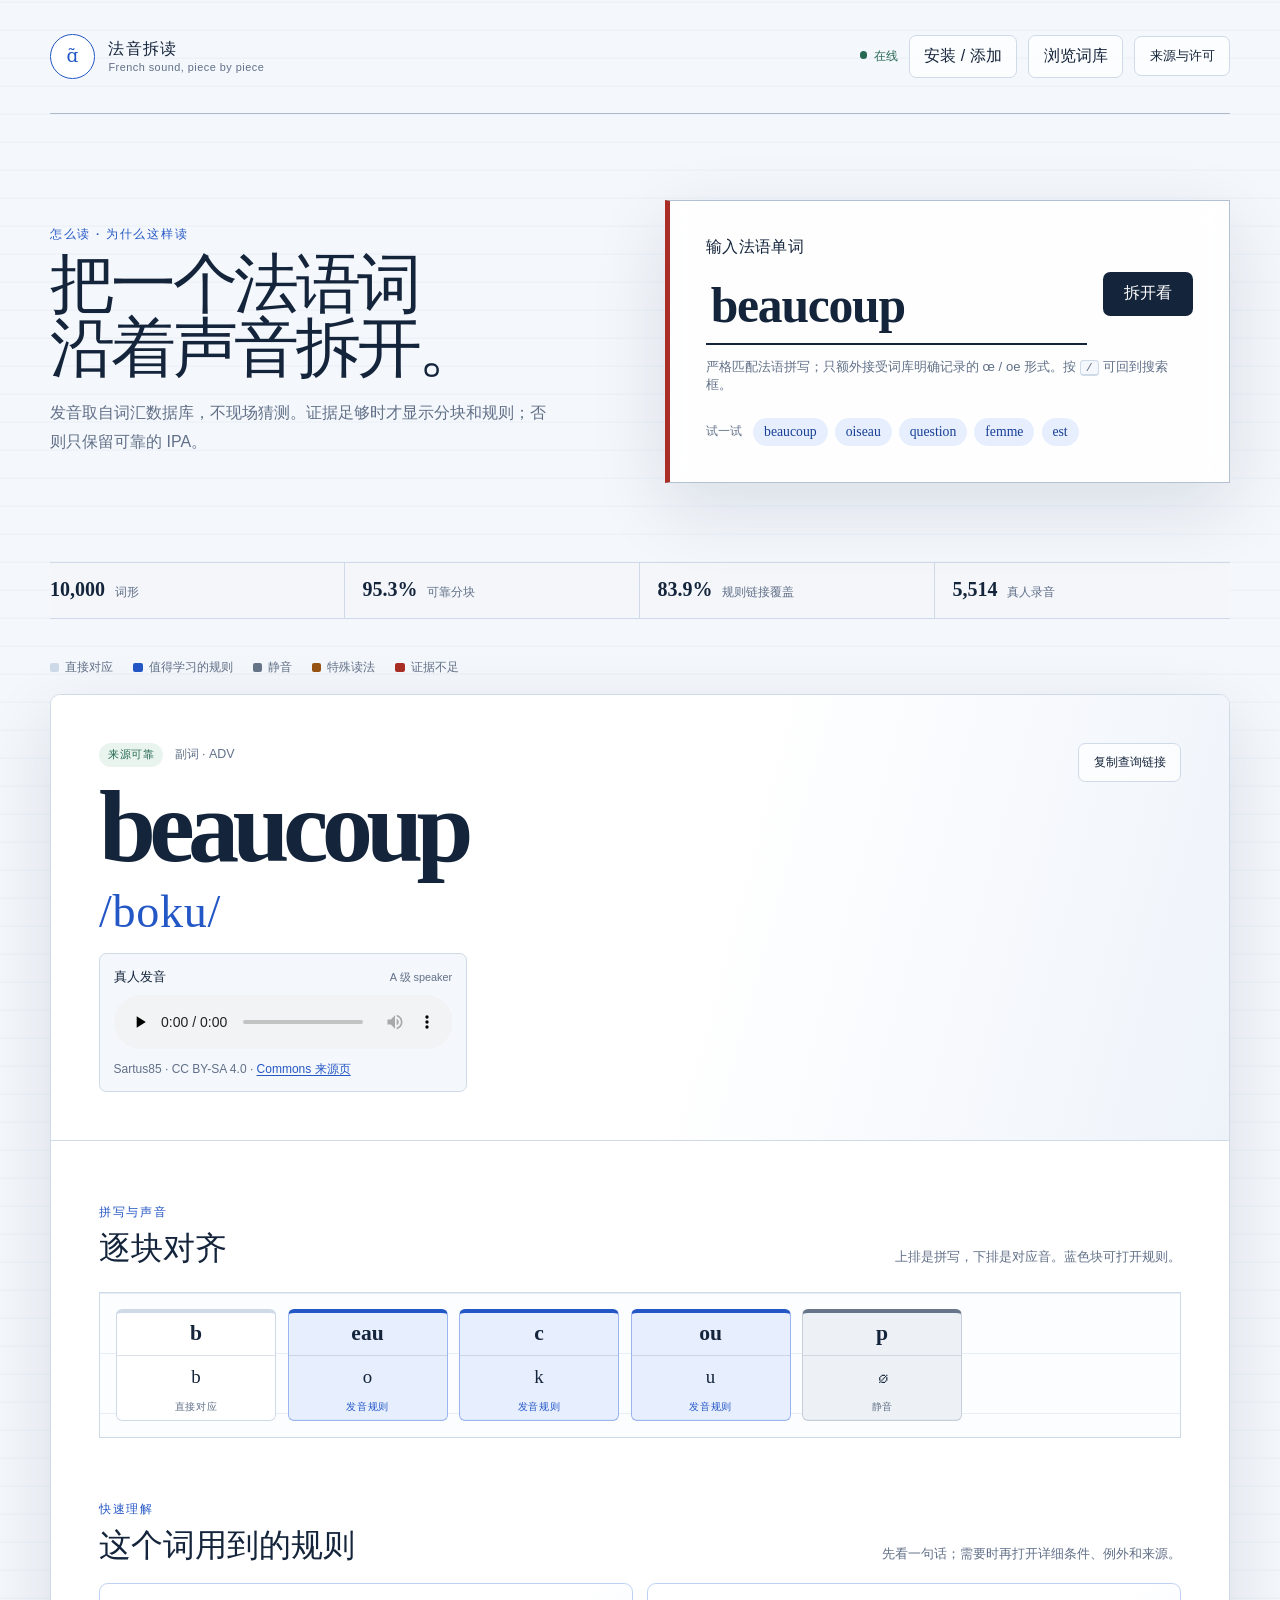
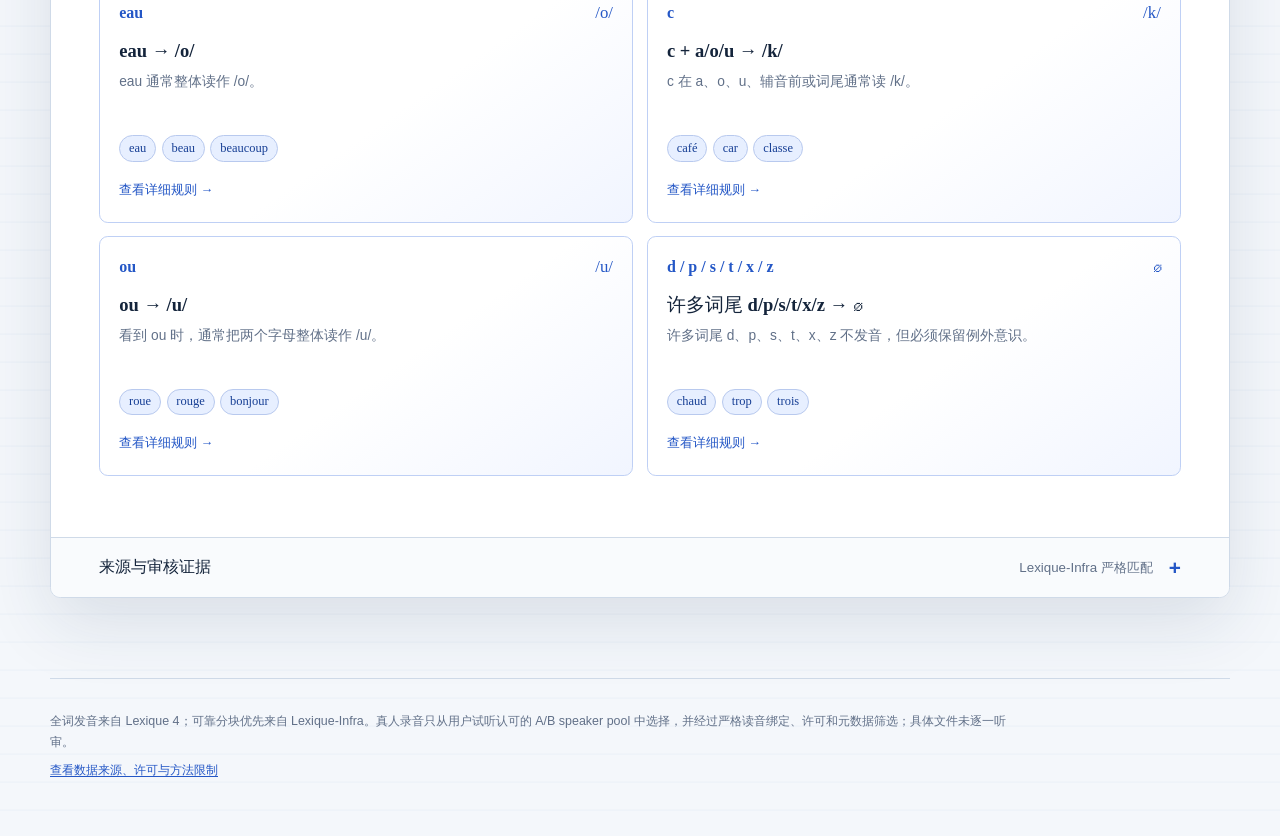
==== commit cc4887b5: "Publish approved human pronunciation audio" ====
--- a/index.html
+++ b/index.html
@@ -94,7 +94,7 @@
   </main>
 
   <footer>
-    <p>全词发音来自 Lexique 4；可靠分块优先来自 Lexique-Infra。真人录音只有在许可、署名、读音和口音均通过人工审核后才会出现。</p>
+    <p>全词发音来自 Lexique 4；可靠分块优先来自 Lexique-Infra。真人录音只从用户试听认可的 A/B speaker pool 中选择，并经过严格读音绑定、许可和元数据筛选；具体文件未逐一听审。</p>
     <p><a href="sources.html">查看数据来源、许可与方法限制</a></p>
   </footer>
 
@@ -131,7 +131,7 @@
       <p class="install-note">安装不是使用的前提。不安装也能正常查询；本提示关闭后 30 天内不再主动出现。</p>
     </div>
   </dialog>
-  <script src="app.js?v=20260916-1"></script>
-  <script src="install.js?v=20260916-1"></script>
+  <script src="app.js?v=20260920-audio-1"></script>
+  <script src="install.js?v=20260920-audio-1"></script>
 </body>
 </html>
--- a/style.css
+++ b/style.css
@@ -321,9 +321,12 @@
 .rule-cue { position: absolute; inset: auto 0 0; transform: translateY(100%); padding: 0.28rem; background: var(--rule-blue); color: white; font-size: 0.62rem; transition: transform 160ms ease; }
 .segment.rule:hover .rule-cue, .segment.rule:focus-visible .rule-cue, .segment.silent:hover .rule-cue, .segment.silent:focus-visible .rule-cue { transform: translateY(0); }
 
-.audio-block { margin: 0 clamp(1.6rem, 4vw, 3rem) 2rem; padding: 1rem; border: 1px solid var(--hairline); background: var(--paper); }
+.audio-block { width: min(31rem, 100%); margin-top: 1rem; padding: 0.85rem; border: 1px solid var(--hairline); border-radius: 0.45rem; background: var(--paper); }
 .audio-block audio { width: 100%; }
 .audio-block p { margin: 0.5rem 0 0; color: var(--muted); font-size: 0.75rem; }
+.audio-label { display: flex; align-items: baseline; justify-content: space-between; gap: 0.8rem; margin-bottom: 0.55rem; }
+.audio-label strong { color: var(--ink); font-size: 0.82rem; }
+.audio-label span { color: var(--muted); font-size: 0.68rem; }
 
 .quick-rules { padding: 0 clamp(1.6rem, 4vw, 3rem) clamp(2.2rem, 5vw, 3.8rem); }
 .quick-rules-heading { margin-bottom: 1.2rem; }
@@ -457,6 +460,7 @@
   body { background-size: 100% 1.55rem; }
   .site-header, main, footer { width: min(100% - 1.5rem, 1180px); }
   .site-header { min-height: 5.4rem; }
+  .audio-block { width: 100%; }
   .brand small { display: none; }
   .quiet-button { padding: 0.5rem 0.65rem; font-size: 0.75rem; }
   .lookup-hero { min-height: 0; padding: 2.8rem 0 2.4rem; }
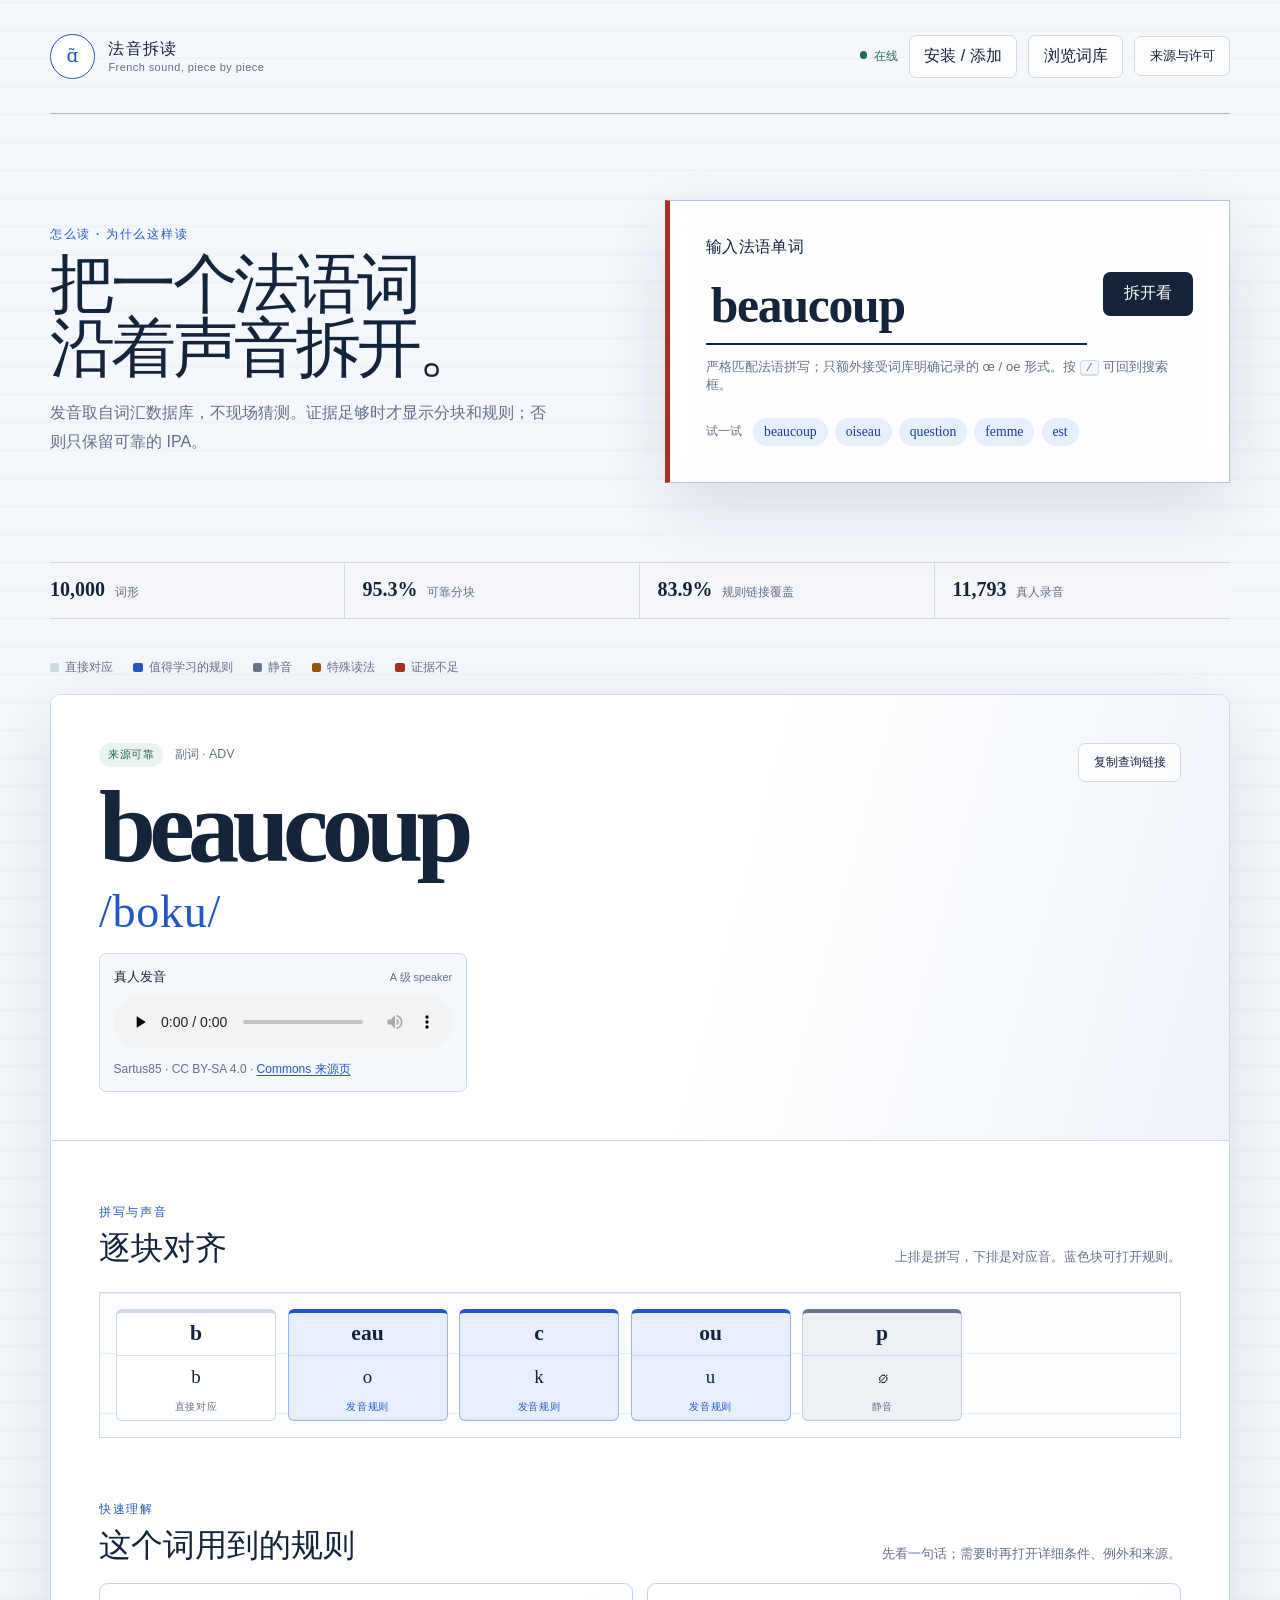
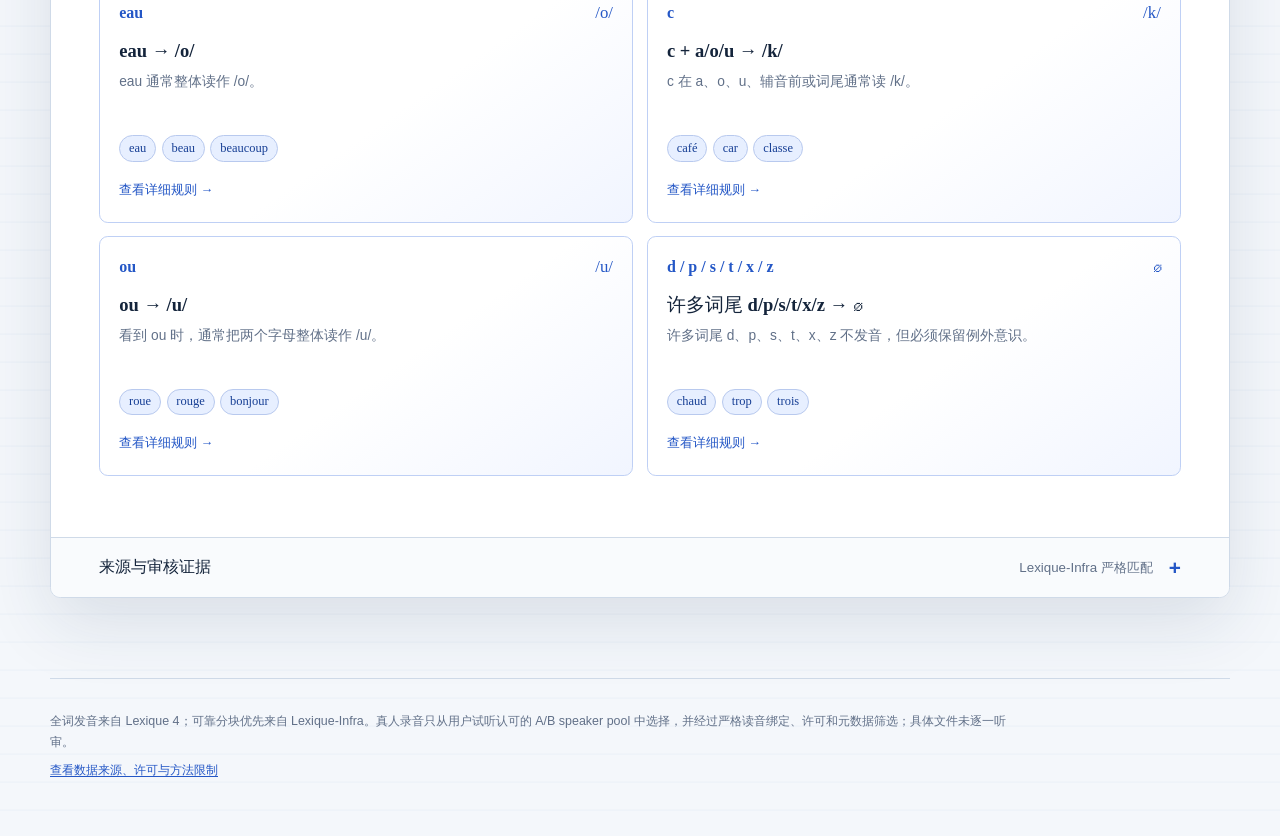
==== commit fc1b28f2: "Publish shared approved human audio" ====
--- a/index.html
+++ b/index.html
@@ -131,7 +131,7 @@
       <p class="install-note">安装不是使用的前提。不安装也能正常查询；本提示关闭后 30 天内不再主动出现。</p>
     </div>
   </dialog>
-  <script src="app.js?v=20260920-audio-1"></script>
-  <script src="install.js?v=20260920-audio-1"></script>
+  <script src="app.js?v=20260923-audio-group-1"></script>
+  <script src="install.js?v=20260923-audio-group-1"></script>
 </body>
 </html>
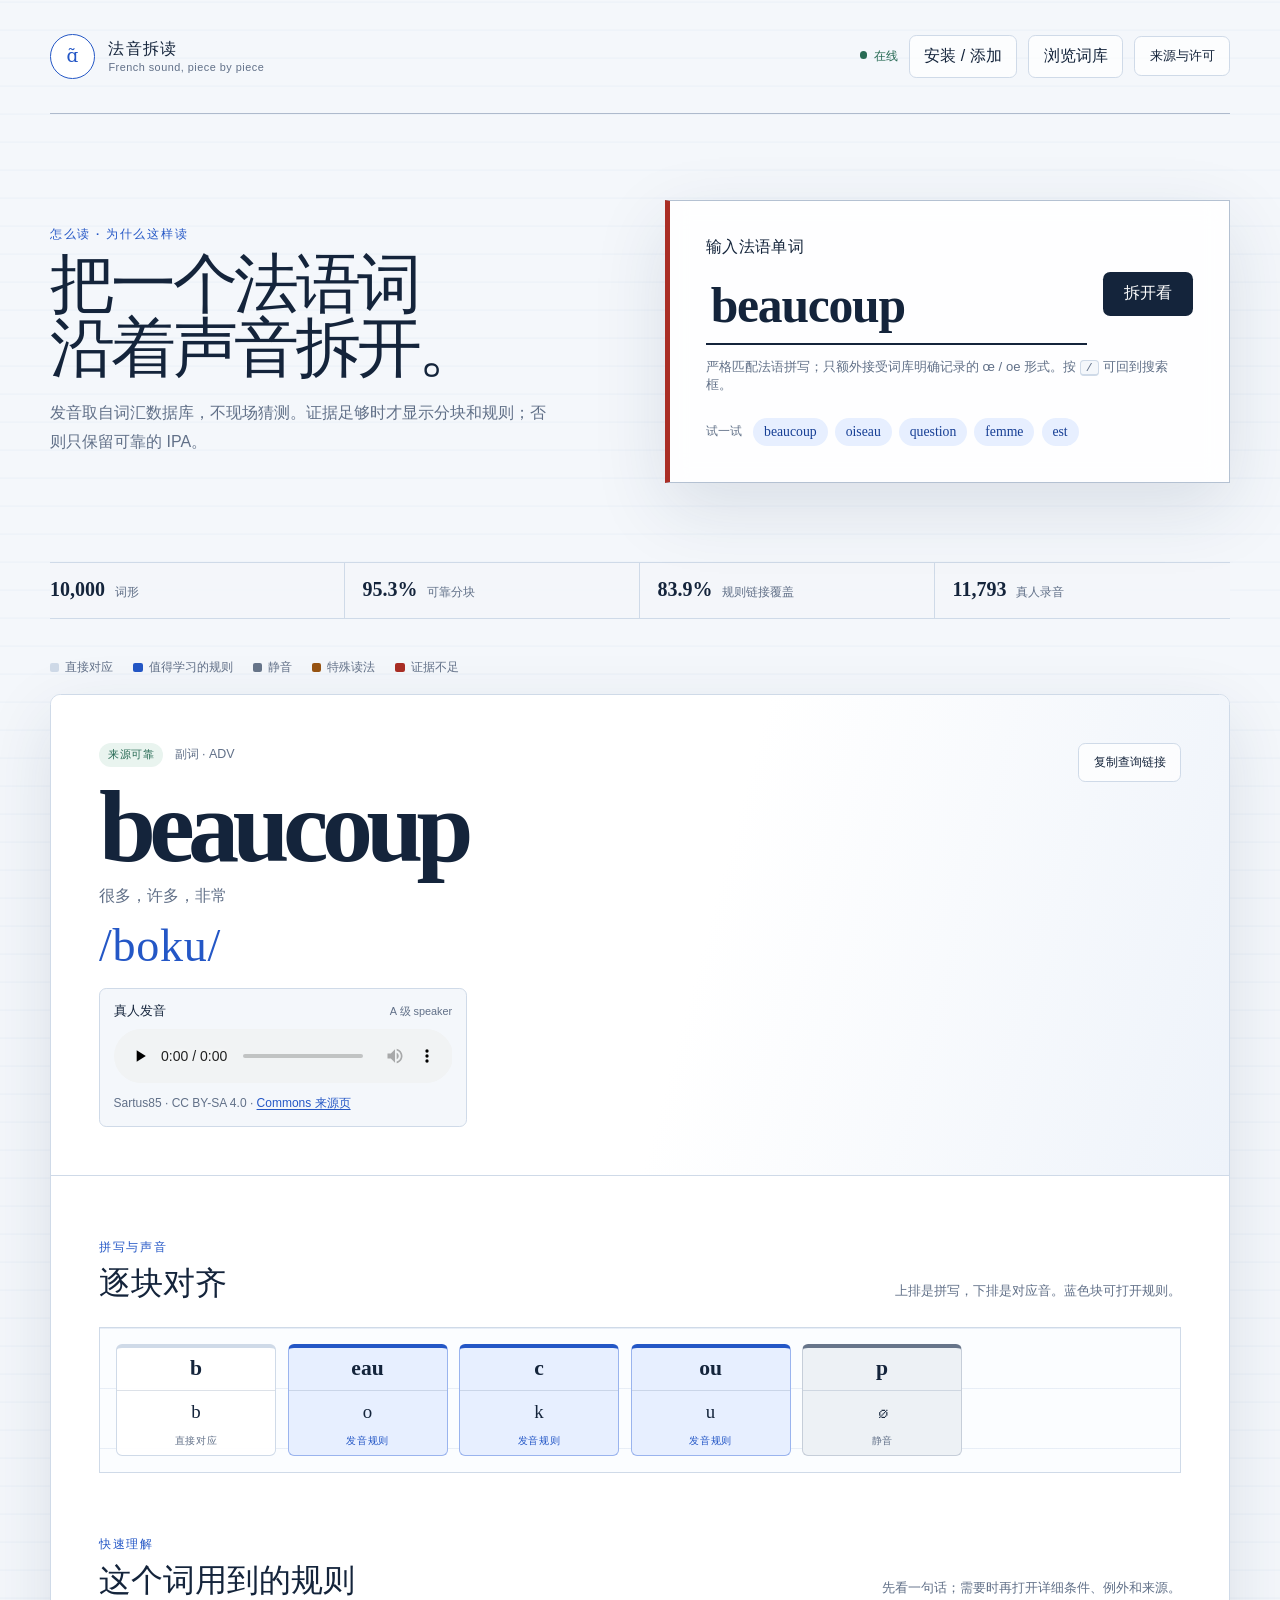
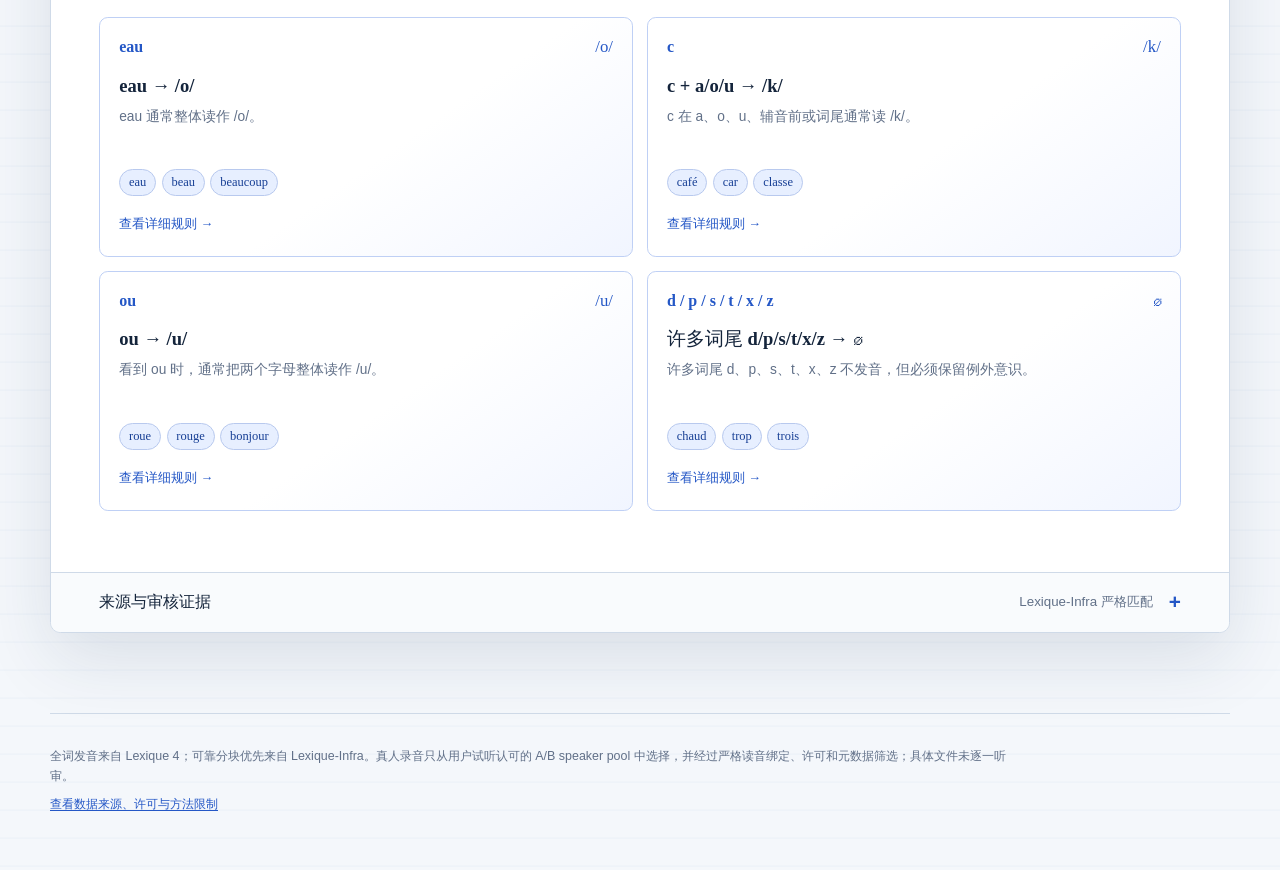
==== commit 9ca3cf8c: "Publish Chinese quick glosses" ====
--- a/index.html
+++ b/index.html
@@ -9,7 +9,7 @@
   <link rel="manifest" href="manifest.webmanifest">
   <link rel="icon" href="icon.svg" type="image/svg+xml">
   <link rel="apple-touch-icon" href="icon-180.png">
-  <link rel="stylesheet" href="style.css">
+  <link rel="stylesheet" href="style.css?v=20260923-gloss-1">
 </head>
 <body>
   <a class="skip-link" href="#result">跳到查询结果</a>
@@ -131,7 +131,7 @@
       <p class="install-note">安装不是使用的前提。不安装也能正常查询；本提示关闭后 30 天内不再主动出现。</p>
     </div>
   </dialog>
-  <script src="app.js?v=20260923-audio-group-1"></script>
-  <script src="install.js?v=20260923-audio-group-1"></script>
+  <script src="app.js?v=20260923-gloss-1"></script>
+  <script src="install.js?v=20260923-gloss-1"></script>
 </body>
 </html>
--- a/style.css
+++ b/style.css
@@ -257,6 +257,9 @@
   letter-spacing: -0.065em;
 }
 .ipa { margin: 0.8rem 0 0; color: var(--rule-blue); font: 400 clamp(1.7rem, 3.6vw, 3rem)/1.1 var(--phonetic); letter-spacing: 0.015em; }
+.quick-gloss { display: flex; flex-wrap: wrap; align-items: baseline; gap: 0.35rem; margin-top: 0.65rem; color: var(--muted); font-size: clamp(0.85rem, 1.7vw, 1rem); line-height: 1.5; }
+.quick-gloss small { margin-right: 0.35rem; font-size: 0.76em; }
+.gloss-separator { color: #aab5c4; }
 
 .word-status { display: inline-flex; align-items: center; border-radius: 999px; padding: 0.28rem 0.58rem; background: #e9f4ef; color: var(--success); font-size: 0.7rem; font-weight: 760; letter-spacing: 0.04em; }
 .word-status.uncertain { background: var(--danger-soft); color: var(--danger); }
